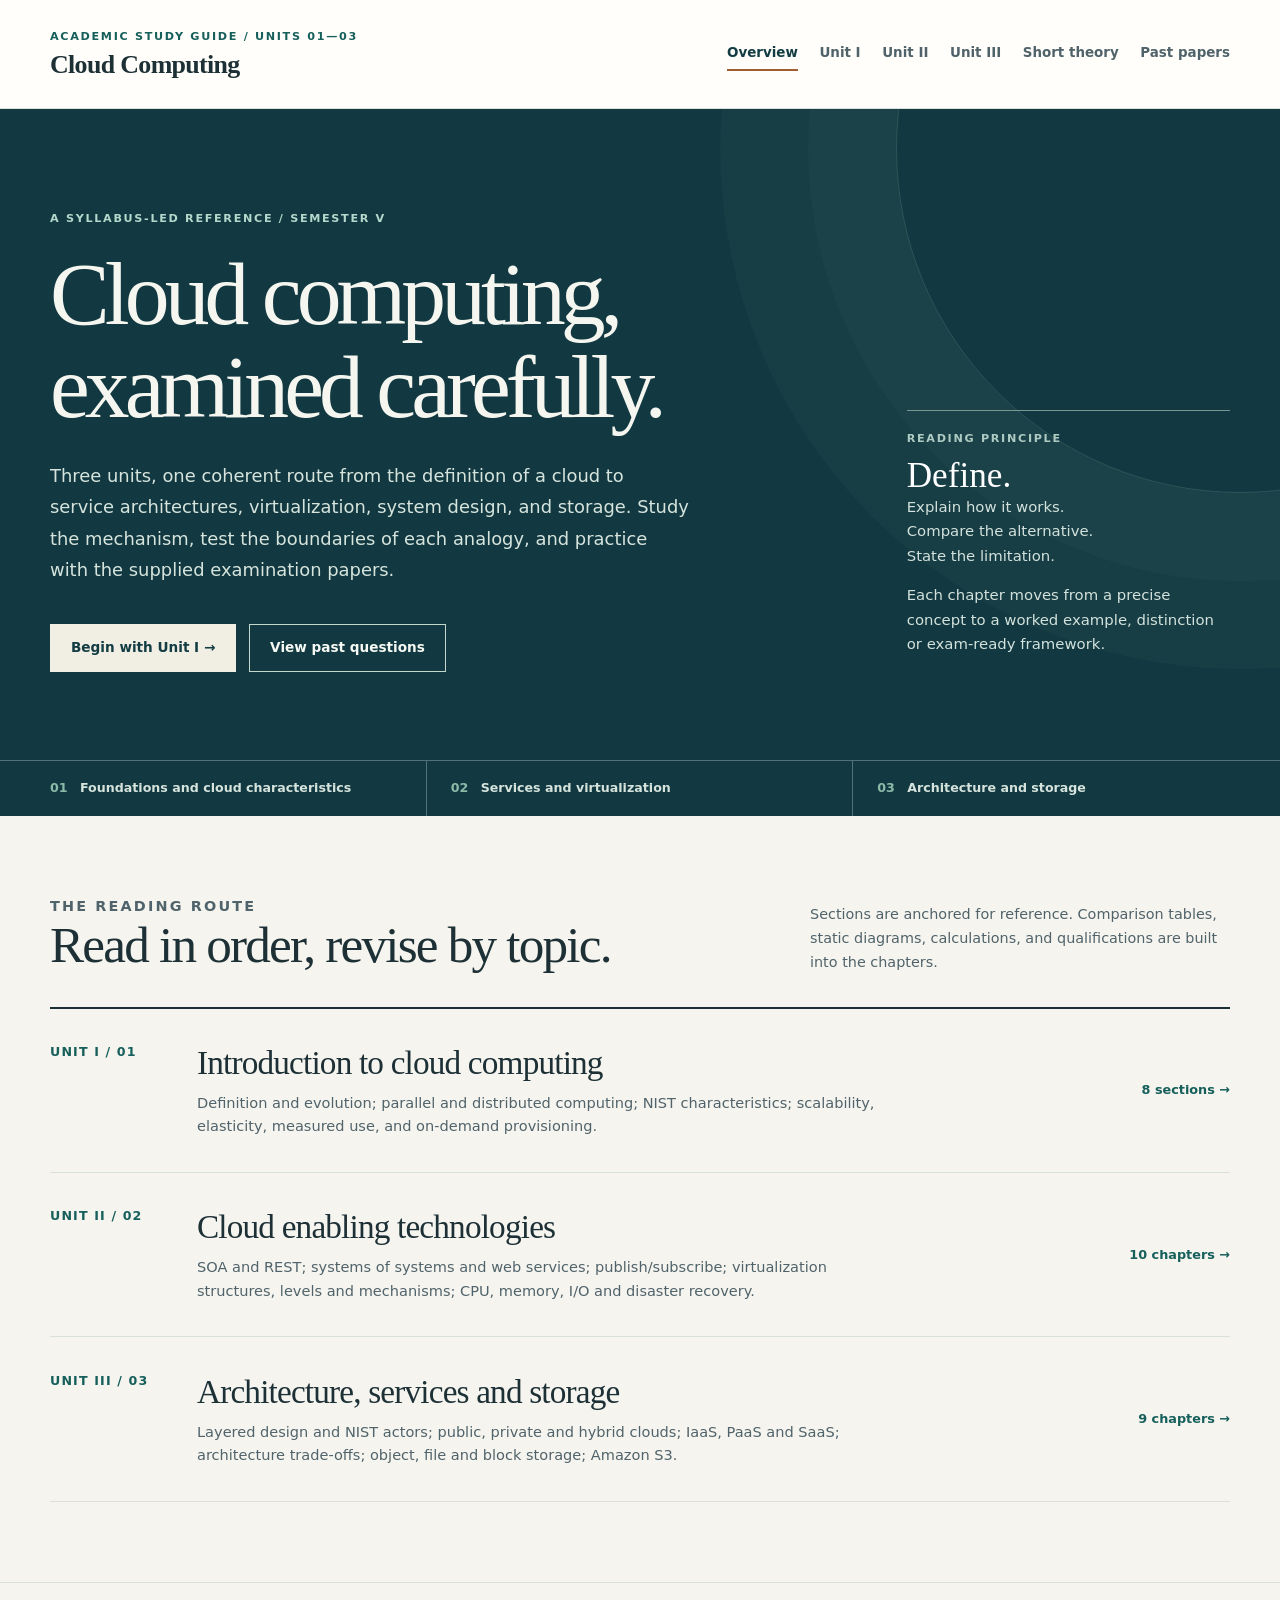
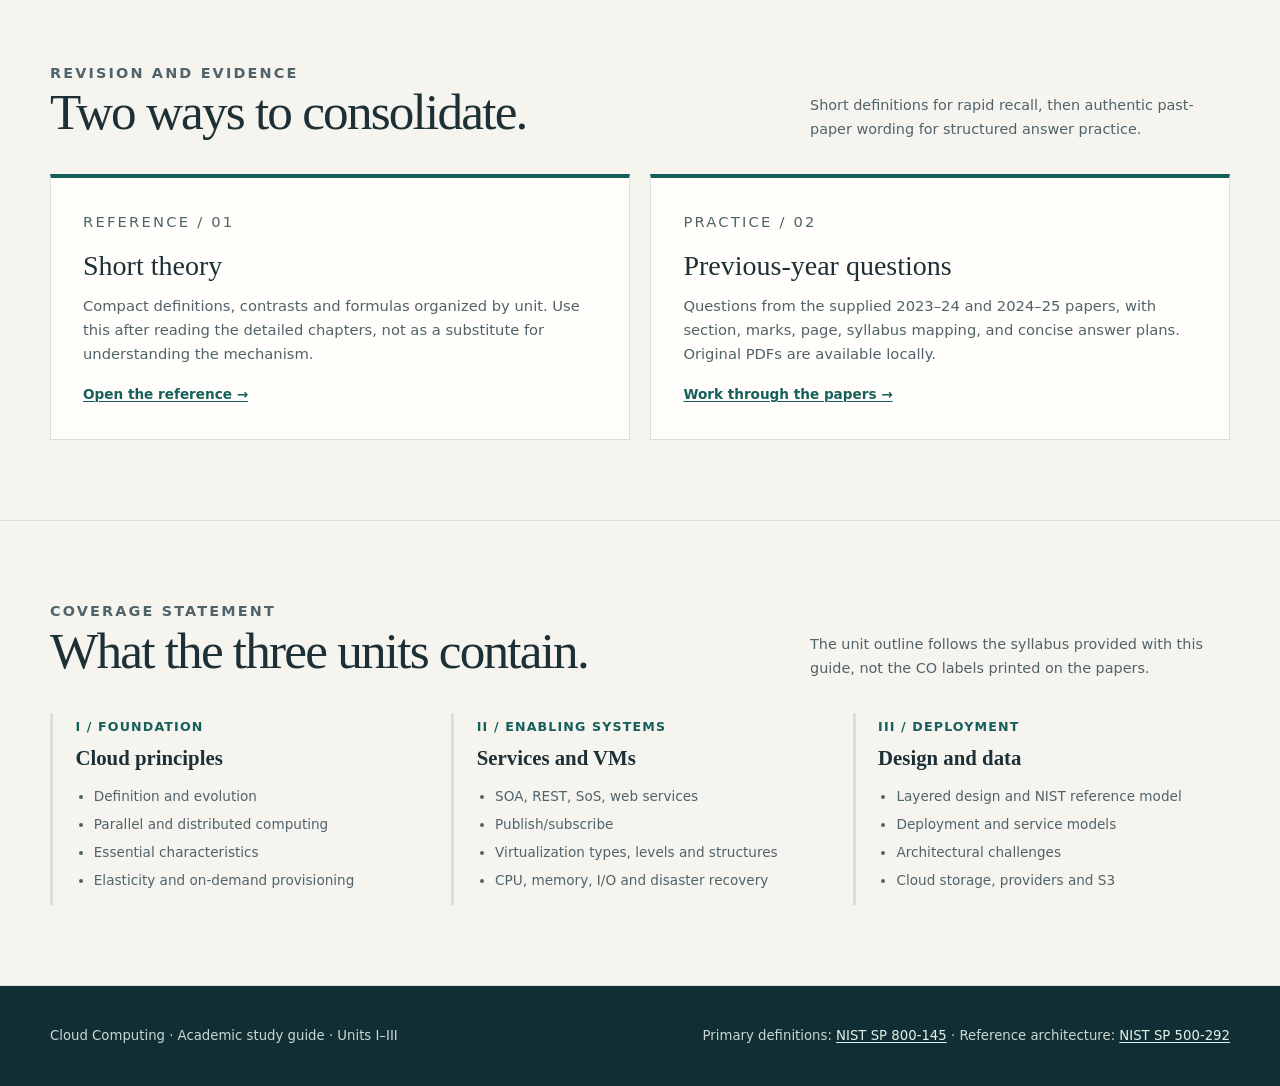
==== index.html @ 46747864 "feat: complete cloud computing academic study guide with units 1-3, solid diagrams, and 47 model PYQ" ====
<!doctype html>
<html lang="en">
<head>
  <meta charset="utf-8">
  <meta name="viewport" content="width=device-width, initial-scale=1">
  <meta name="description" content="A syllabus-led academic guide to Cloud Computing Units I–III, with short theory, worked examples and previous-year questions from 2023–24 and 2024–25.">
  <title>Cloud Computing | Units I–III Academic Study Guide</title>
  <link rel="stylesheet" href="styles.css">
</head>
<body>
  <div class="reading-progress-bar" id="reading-progress" aria-hidden="true"></div>
  <a class="skip-link" href="#content">Skip to content</a>
  <header class="site-header"><div class="container header-inner">
    <a class="brand" href="index.html" aria-label="Cloud Computing study guide overview"><span class="brand-kicker">ACADEMIC STUDY GUIDE / UNITS 01—03</span><span class="brand-name">Cloud Computing</span></a>
    <nav class="site-nav" aria-label="Primary navigation"><a href="index.html" aria-current="page">Overview</a><a href="unit1.html">Unit I</a><a href="unit2.html">Unit II</a><a href="unit3.html">Unit III</a><a href="theory.html">Short theory</a><a href="pyqs.html">Past papers</a></nav>
  </div></header>
  <main id="content">
    <section class="cover" aria-labelledby="cover-title">
      <div class="container cover-grid"><div>
        <p class="eyebrow">A syllabus-led reference / Semester V</p>
        <h1 id="cover-title">Cloud computing, examined carefully.</h1>
        <p class="cover-lead">Three units, one coherent route from the definition of a cloud to service architectures, virtualization, system design, and storage. Study the mechanism, test the boundaries of each analogy, and practice with the supplied examination papers.</p>
        <div class="cover-links"><a class="button button-primary" href="unit1.html">Begin with Unit I →</a><a class="button" href="pyqs.html">View past questions</a></div>
      </div><div class="cover-note"><p class="caps">Reading principle</p><p><strong>Define.</strong><br>Explain how it works.<br>Compare the alternative.<br>State the limitation.</p><p>Each chapter moves from a precise concept to a worked example, distinction or exam-ready framework.</p></div></div>
      <div class="cover-strip"><div><span>01</span> Foundations and cloud characteristics</div><div><span>02</span> Services and virtualization</div><div><span>03</span> Architecture and storage</div></div>
    </section>
    <section class="overview-section" aria-labelledby="route-title"><div class="container">
      <div class="overview-heading"><div><p class="section-label">The reading route</p><h2 id="route-title">Read in order, revise by topic.</h2></div><p>Sections are anchored for reference. Comparison tables, static diagrams, calculations, and qualifications are built into the chapters.</p></div>
      <div class="unit-list">
        <a class="unit-row" href="unit1.html"><span class="unit-number">UNIT I / 01</span><div><h3>Introduction to cloud computing</h3><p>Definition and evolution; parallel and distributed computing; NIST characteristics; scalability, elasticity, measured use, and on-demand provisioning.</p></div><span class="row-end">8 sections →</span></a>
        <a class="unit-row" href="unit2.html"><span class="unit-number">UNIT II / 02</span><div><h3>Cloud enabling technologies</h3><p>SOA and REST; systems of systems and web services; publish/subscribe; virtualization structures, levels and mechanisms; CPU, memory, I/O and disaster recovery.</p></div><span class="row-end">10 chapters →</span></a>
        <a class="unit-row" href="unit3.html"><span class="unit-number">UNIT III / 03</span><div><h3>Architecture, services and storage</h3><p>Layered design and NIST actors; public, private and hybrid clouds; IaaS, PaaS and SaaS; architecture trade-offs; object, file and block storage; Amazon S3.</p></div><span class="row-end">9 chapters →</span></a>
      </div>
    </div></section>
    <section class="overview-section" aria-labelledby="review-title"><div class="container">
      <div class="overview-heading"><div><p class="section-label">Revision and evidence</p><h2 id="review-title">Two ways to consolidate.</h2></div><p>Short definitions for rapid recall, then authentic past-paper wording for structured answer practice.</p></div>
      <div class="study-grid"><article class="study-card"><p class="caps">Reference / 01</p><h3>Short theory</h3><p>Compact definitions, contrasts and formulas organized by unit. Use this after reading the detailed chapters, not as a substitute for understanding the mechanism.</p><a href="theory.html">Open the reference →</a></article><article class="study-card"><p class="caps">Practice / 02</p><h3>Previous-year questions</h3><p>Questions from the supplied 2023–24 and 2024–25 papers, with section, marks, page, syllabus mapping, and concise answer plans. Original PDFs are available locally.</p><a href="pyqs.html">Work through the papers →</a></article></div>
    </div></section>
    <section class="overview-section" aria-labelledby="coverage-title"><div class="container">
      <div class="overview-heading"><div><p class="section-label">Coverage statement</p><h2 id="coverage-title">What the three units contain.</h2></div><p>The unit outline follows the syllabus provided with this guide, not the CO labels printed on the papers.</p></div>
      <div class="syllabus-grid">
        <article><span class="unit-number">I / FOUNDATION</span><h3>Cloud principles</h3><ul><li>Definition and evolution</li><li>Parallel and distributed computing</li><li>Essential characteristics</li><li>Elasticity and on-demand provisioning</li></ul></article>
        <article><span class="unit-number">II / ENABLING SYSTEMS</span><h3>Services and VMs</h3><ul><li>SOA, REST, SoS, web services</li><li>Publish/subscribe</li><li>Virtualization types, levels and structures</li><li>CPU, memory, I/O and disaster recovery</li></ul></article>
        <article><span class="unit-number">III / DEPLOYMENT</span><h3>Design and data</h3><ul><li>Layered design and NIST reference model</li><li>Deployment and service models</li><li>Architectural challenges</li><li>Cloud storage, providers and S3</li></ul></article>
      </div>
    </div></section>
  </main>
  <footer class="site-footer"><div class="container"><p>Cloud Computing · Academic study guide · Units I–III</p><p>Primary definitions: <a href="https://csrc.nist.gov/pubs/sp/800/145/final">NIST SP 800-145</a> · Reference architecture: <a href="https://www.nist.gov/publications/nist-cloud-computing-reference-architecture">NIST SP 500-292</a></p></div></footer>
  <button id="back-to-top" class="back-to-top" aria-label="Back to top" title="Back to top">↑</button>
  <script src="site.js"></script>
</body>
</html>
---- styles.css ----
/* Cloud Computing · academic study guide */
:root {
  color-scheme: light;
  --paper: #f5f4ef;
  --surface: #fffefa;
  --ink: #1d3036;
  --muted: #50636a;
  --teal: #165f5b;
  --deep: #133c43;
  --accent: #a15d32;
  --rule: #d9dfda;
  --pale: #e9f1ee;
  --sand: #f4e9dc;
  --ui: system-ui, -apple-system, BlinkMacSystemFont, "Segoe UI", sans-serif;
  --text: Georgia, "Times New Roman", serif;
}
*, *::before, *::after { box-sizing: border-box; }
html { scroll-behavior: auto; }
body { margin: 0; background: var(--paper); color: var(--ink); font: 16px/1.65 var(--ui); }
a { color: var(--teal); text-underline-offset: .18em; text-decoration-thickness: 1px; }
a:focus-visible, button:focus-visible { outline: 3px solid var(--accent); outline-offset: 4px; }
img, svg { max-width: 100%; }
.container { width: min(100% - 3rem, 1180px); margin-inline: auto; }
.skip-link { position: absolute; z-index: 20; top: -5rem; left: 1rem; padding: .65rem 1rem; background: var(--surface); color: var(--ink); }
.skip-link:focus { top: .7rem; }
.site-header { background: var(--surface); border-bottom: 1px solid var(--rule); }
.header-inner { min-height: 108px; display: flex; flex-wrap: wrap; align-items: center; justify-content: space-between; gap: 1rem 2rem; padding-block: 1.1rem; }
.brand { display: flex; flex-direction: column; text-decoration: none; color: var(--ink); line-height: 1.2; }
.brand-kicker, .eyebrow, .section-label, .sidebar-title, .caps { font: 700 .7rem/1.4 var(--ui); letter-spacing: .15em; text-transform: uppercase; }
.brand-kicker { color: var(--teal); margin-bottom: .4rem; }
.brand-name { font: 600 1.62rem/1.1 var(--text); letter-spacing: -.025em; }
.site-nav { display: flex; flex-wrap: wrap; align-items: center; gap: .4rem 1.35rem; font: 650 .84rem/1.45 var(--ui); }
.site-nav a { text-decoration: none; color: var(--muted); border-bottom: 2px solid transparent; padding: .4rem 0; }
.site-nav a[aria-current="page"] { color: var(--deep); border-bottom-color: var(--accent); }
.page-hero { background: var(--deep); color: #f8f7f1; padding: clamp(3.5rem, 7vw, 6.3rem) 0 clamp(3rem, 5vw, 4.8rem); border-bottom: 6px solid var(--teal); }
.page-hero .container { position: relative; }
.page-hero .eyebrow, .cover .eyebrow { color: #b5d8cc; margin: 0 0 1.25rem; }
h1, h2, h3, h4, p, figure { margin-top: 0; }
h1, h2, h3 { text-wrap: balance; }
.page-hero h1 { max-width: 850px; font: 500 clamp(2.8rem, 6.2vw, 5.1rem)/1.08 var(--text); letter-spacing: -.045em; margin-bottom: 1.4rem; }
.page-hero .lead { max-width: 760px; font: 1.1rem/1.7 var(--ui); color: #dce7e2; margin-bottom: 2.1rem; }
.hero-meta { display: flex; flex-wrap: wrap; gap: .5rem 1.5rem; color: #bcd3ca; font: 650 .77rem/1.5 var(--ui); text-transform: uppercase; letter-spacing: .08em; }
.hero-meta > * + * { border-left: 1px solid #607c7b; padding-left: 1.5rem; }
.reading-layout { display: grid; grid-template-columns: minmax(195px, 248px) minmax(0, 790px); gap: clamp(2rem, 6vw, 6rem); align-items: start; padding-block: 4.5rem 6rem; }
.page-sidebar { position: sticky; top: 1.5rem; max-height: calc(100vh - 3rem); overflow: auto; border-top: 3px solid var(--teal); padding-top: 1.05rem; font: .86rem/1.45 var(--ui); }
.page-sidebar p { margin: 0 0 .9rem; color: var(--muted); font-weight: 750; letter-spacing: .12em; text-transform: uppercase; font-size: .69rem; }
.page-sidebar ol, .page-sidebar ul { list-style: none; padding: 0; margin: 0; }
.page-sidebar li { border-bottom: 1px solid var(--rule); }
.page-sidebar a { display: block; padding: .72rem 0; color: var(--ink); text-decoration: none; }
.page-sidebar .side-note { margin-top: 1.7rem; font-size: .77rem; line-height: 1.55; text-transform: none; letter-spacing: 0; font-weight: 400; }
.prose { min-width: 0; font: 1.075rem/1.83 var(--text); }
.prose .chapter { padding-bottom: 3.2rem; margin-bottom: 3.3rem; border-bottom: 1px solid var(--rule); scroll-margin-top: 2rem; }
.prose .chapter:last-of-type { border-bottom: 0; }
.section-label { color: var(--teal); margin: 0 0 .8rem; }
.prose h2 { font: 500 clamp(2rem, 3.4vw, 2.75rem)/1.17 var(--text); letter-spacing: -.035em; margin-bottom: 1.4rem; }
.prose h3 { font: 600 1.42rem/1.3 var(--text); letter-spacing: -.012em; margin: 2rem 0 .75rem; }
.prose h4 { font: 700 1.05rem/1.45 var(--ui); margin: 1.7rem 0 .5rem; }
.prose p, .prose ul, .prose ol { margin-bottom: 1.2rem; }
.prose li { padding-left: .23rem; margin-bottom: .58rem; }
.prose li::marker { color: var(--teal); font-weight: 700; }
.prose strong { color: #152c31; }
.prose a { font-weight: 550; }
.prose code, .prose var, .formula, .diagram pre, .question-id { font-family: ui-monospace, "SFMono-Regular", Consolas, "Liberation Mono", monospace; }
.prose code { background: #e8eeea; padding: .08em .3em; font-size: .84em; overflow-wrap: anywhere; }
.prose pre { overflow-x: auto; padding: 1.3rem 1.5rem; color: #eaf2ef; background: #163b41; font: .84rem/1.6 ui-monospace, monospace; white-space: pre; }
.prose pre code { background: none; color: inherit; padding: 0; font: inherit; }
.table-wrap { margin: 1.8rem 0 2.1rem; overflow-x: auto; border: 1px solid var(--rule); background: var(--surface); }
table { width: 100%; border-collapse: collapse; font: .91rem/1.55 var(--ui); }
caption { caption-side: top; padding: 1rem 1.2rem; font: 700 .78rem/1.5 var(--ui); letter-spacing: .03em; text-align: left; color: var(--deep); border-bottom: 1px solid var(--rule); }
th, td { padding: .84rem 1rem; vertical-align: top; text-align: left; border-bottom: 1px solid var(--rule); }
tr:last-child > * { border-bottom: 0; }
thead { background: #e7eeea; color: #193c40; }
tbody th { color: var(--deep); font-weight: 700; }
.callout { margin: 1.8rem 0; padding: 1.4rem 1.6rem; background: var(--pale); border-left: 4px solid var(--teal); font: .98rem/1.65 var(--ui); }
.callout h3 { font: 700 .91rem/1.45 var(--ui); margin: 0 0 .45rem; }
.callout p:last-child { margin-bottom: 0; }
.callout-warm { background: var(--sand); border-color: var(--accent); }
.formula { margin: 1.7rem 0; padding: 1.35rem 1.55rem; font-size: .91rem; line-height: 1.7; overflow-x: auto; background: #f0efea; border: 1px solid var(--rule); }
.formula p:last-child { margin-bottom: 0; }
.diagram { background: #eaf0ec; border: 1px solid #ccdbd3; margin: 1.9rem 0 2.1rem; padding: 1.2rem; overflow-x: auto; }
.diagram-title { display: block; font: 700 .72rem/1.5 var(--ui); text-transform: uppercase; letter-spacing: .1em; color: var(--deep); margin-bottom: 1rem; }
.diagram pre { margin: 0; padding: .5rem; color: var(--deep); background: transparent; font: .76rem/1.5 ui-monospace, monospace; }
.flow, .diagram-flow { display: flex; flex-wrap: wrap; align-items: center; gap: .55rem; padding: 0; margin: 0 !important; list-style: none; }
.flow-node { display: inline-flex; align-items: center; min-height: 3.2rem; padding: .65rem .8rem !important; margin: 0 !important; background: var(--surface); border: 1px solid #abc9bb; border-top: 3px solid var(--teal); font: 650 .8rem/1.4 var(--ui); }
.flow-arrow { padding: .25rem; color: var(--teal); font: 700 1.3rem/1 var(--ui); }
.diagram-flow .flow-node { gap: .5rem; }
.next-section { display: flex; align-items: baseline; justify-content: space-between; flex-wrap: wrap; gap: 1rem; margin-top: 2rem; padding: 1.35rem 0; border-top: 3px solid var(--teal); font: 700 1rem/1.4 var(--ui); }
.next-section p, .next-section span { margin: 0; color: var(--muted); font: 700 .72rem/1.4 var(--ui); text-transform: uppercase; letter-spacing: .1em; }
.next-section a { font: 500 1.5rem/1.3 var(--text); text-decoration: none; }
.site-footer { background: #102e34; color: #c9d8d2; padding: 2.5rem 0; font: .83rem/1.5 var(--ui); }
.site-footer .container { display: flex; flex-wrap: wrap; justify-content: space-between; gap: 1rem 2rem; }
.site-footer p { margin: 0; }
.site-footer a { color: #e3f2e9; }
/* Overview */
.cover { position: relative; overflow: hidden; background: #123941; color: #f5f6ef; padding: clamp(4rem, 8vw, 7.5rem) 0 0; }
.cover::after { content: ""; position: absolute; width: 43rem; height: 43rem; border: 1px solid rgba(209,234,221,.15); border-radius: 50%; top: -19rem; right: -19rem; box-shadow: 0 0 0 5.5rem rgba(255,255,255,.025), 0 0 0 11rem rgba(255,255,255,.018); pointer-events: none; }
.cover-grid { display: grid; grid-template-columns: minmax(0, 1.4fr) minmax(245px, .6fr); gap: clamp(2rem, 8vw, 7rem); align-items: end; padding-bottom: 5.5rem; position: relative; z-index: 1; }
.cover h1 { max-width: 850px; font: 500 clamp(3.8rem, 7vw, 6.6rem)/1.04 var(--text); letter-spacing: -.055em; margin: 0 0 1.65rem; }
.cover-lead { max-width: 640px; font: 1.12rem/1.75 var(--ui); color: #d6e4dd; margin-bottom: 2.4rem; }
.cover-links { display: flex; flex-wrap: wrap; gap: .8rem; }
.button { display: inline-flex; align-items: center; min-height: 3rem; padding: .72rem 1.25rem; border: 1px solid #c3d7cc; color: #f6f9f3; text-decoration: none; font: 700 .85rem/1.35 var(--ui); }
.button-primary { background: #f1eee4; border-color: #f1eee4; color: var(--deep); }
.cover-note { border-top: 1px solid #7a9690; padding-top: 1.3rem; color: #d3e2dc; font: .93rem/1.65 var(--ui); }
.cover-note .caps { color: #adcbc2; margin-bottom: .7rem; }
.cover-note strong { color: #fff; font: 500 2.2rem/1 var(--text); }
.cover-strip { position: relative; z-index: 1; border-top: 1px solid #517278; display: grid; grid-template-columns: repeat(3, 1fr); }
.cover-strip div { padding: 1.15rem 1.5rem; border-right: 1px solid #517278; font: 600 .79rem/1.45 var(--ui); color: #d5e3dc; }
.cover-strip div:first-child { padding-left: max(1.5rem, calc((100vw - 1180px) / 2)); }
.cover-strip div:last-child { border: 0; }
.cover-strip span { color: #8cbaa9; margin-right: .5rem; }
.overview-section { padding: 5rem 0; border-bottom: 1px solid var(--rule); }
.overview-heading { display: flex; align-items: end; justify-content: space-between; gap: 1.5rem; margin-bottom: 2rem; }
.overview-heading h2 { font: 500 clamp(2.2rem, 4vw, 3.2rem)/1.15 var(--text); letter-spacing: -.035em; margin: 0; }
.overview-heading p { max-width: 420px; margin: 0; color: var(--muted); font-size: .9rem; }
.unit-list { border-top: 2px solid var(--ink); }
.unit-row { display: grid; grid-template-columns: 115px minmax(0, 1fr) 120px; align-items: center; gap: 2rem; padding: 2.15rem 0; border-bottom: 1px solid var(--rule); color: inherit; text-decoration: none; }
.unit-number { align-self: start; font: 700 .79rem/1.5 var(--ui); color: var(--teal); letter-spacing: .09em; }
.unit-row h3 { font: 500 clamp(1.6rem, 2.6vw, 2.25rem)/1.2 var(--text); letter-spacing: -.025em; margin: 0 0 .5rem; }
.unit-row p { margin: 0; max-width: 690px; font: .91rem/1.6 var(--ui); color: var(--muted); }
.unit-row .row-end { color: var(--teal); justify-self: end; font: 700 .8rem/1.4 var(--ui); white-space: nowrap; }
.study-grid { display: grid; grid-template-columns: repeat(2, minmax(0, 1fr)); gap: 1.3rem; }
.study-card { background: var(--surface); padding: 2rem; border: 1px solid var(--rule); border-top: 4px solid var(--teal); }
.study-card h3 { font: 500 1.75rem/1.2 var(--text); margin: .7rem 0 .7rem; }
.study-card p { font: .92rem/1.65 var(--ui); color: var(--muted); }
.study-card a { font: 700 .85rem/1.4 var(--ui); }
.syllabus-grid { display: grid; grid-template-columns: repeat(3, 1fr); gap: 1.5rem; }
.syllabus-grid article { border-left: 3px solid var(--rule); padding-left: 1.4rem; }
.syllabus-grid h3 { font: 600 1.3rem/1.25 var(--text); margin: .4rem 0 .75rem; }
.syllabus-grid ul { padding-left: 1.15rem; font: .85rem/1.7 var(--ui); color: var(--muted); }
.syllabus-grid li { margin-bottom: .3rem; }
/* Short theory and past papers */
.quick-list { margin: 1.3rem 0 2.5rem; }
.quick-list dt { font: 700 1rem/1.45 var(--ui); color: var(--deep); padding-top: .85rem; border-top: 1px solid var(--rule); }
.quick-list dd { margin: .32rem 0 1.05rem; font: 1.01rem/1.68 var(--text); }
.question-group { margin: 2.2rem 0; }
.question-group h3 { margin-bottom: 1rem; }
.question { background: var(--surface); border: 1px solid var(--rule); border-left: 3px solid var(--teal); padding: 1.2rem 1.35rem; margin: .9rem 0; }
.question-meta { margin: 0 0 .55rem !important; font: 700 .72rem/1.55 var(--ui); letter-spacing: .08em; text-transform: uppercase; color: var(--teal); }
.question blockquote { margin: .15rem 0 .8rem; font: 1.03rem/1.55 var(--text); color: var(--ink); }
.question .answer-key { margin: .7rem 0 0; font: .88rem/1.55 var(--ui); color: var(--muted); }
.scope-tag { display: inline-block; border: 1px solid #b9cabf; padding: .09rem .4rem; font: 700 .69rem/1.45 var(--ui); color: var(--deep); margin-left: .35rem; }
.scope-tag.extra { border-color: #d6baa1; color: #83502b; }
.marks-badge { display: inline-block; background: var(--pale); border: 1px solid #b5cdc2; color: var(--deep); padding: .08rem .45rem; font: 700 .7rem/1.4 var(--ui); border-radius: 2px; margin-left: .4rem; }
.marks-badge.m10 { background: #e2ede8; border-color: var(--teal); color: var(--deep); }
.marks-badge.m7 { background: #fdf3e7; border-color: #e5c19d; color: var(--accent); }
.marks-badge.m2 { background: var(--pale); }

/* In-depth Model Answer Styles */
.answer-toggle { margin-top: .85rem; border-top: 1px dashed var(--rule); padding-top: .6rem; }
.answer-toggle summary { font: 700 .82rem/1.4 var(--ui); color: var(--teal); cursor: pointer; user-select: none; display: inline-flex; align-items: center; gap: .4rem; transition: color .15s ease; }
.answer-toggle summary:hover { color: var(--deep); }
.answer-toggle summary::-webkit-details-marker { display: none; }
.answer-toggle summary::before { content: "▶"; font-size: .65rem; transition: transform .2s ease; display: inline-block; }
.answer-toggle[open] summary::before { transform: rotate(90deg); }
.answer-toggle[open] summary { margin-bottom: .85rem; color: var(--deep); }
.model-answer { background: #fafaf7; border: 1px solid var(--rule); border-left: 3px solid var(--accent); padding: 1.15rem 1.35rem; margin-top: .6rem; font: 1rem/1.7 var(--text); color: var(--ink); }
.model-answer h5 { font: 700 .82rem/1.4 var(--ui); text-transform: uppercase; letter-spacing: .08em; color: var(--deep); margin: .9rem 0 .35rem; }
.model-answer h5:first-child { margin-top: 0; }
.model-answer p { margin-bottom: .75rem; }
.model-answer ul, .model-answer ol { margin: .4rem 0 .8rem; padding-left: 1.25rem; font-size: .95rem; }
.model-answer li { margin-bottom: .35rem; }
.model-answer .exam-tip { background: var(--pale); border-left: 3px solid var(--teal); padding: .6rem .85rem; margin: .8rem 0; font: .88rem/1.55 var(--ui); color: var(--deep); }
.model-answer .exam-tip strong { color: var(--teal); }

/* Filter Bar */
.filter-bar { display: flex; flex-wrap: wrap; gap: .45rem; margin: 1.5rem 0 2rem; padding: .9rem 1.1rem; background: var(--surface); border: 1px solid var(--rule); }
.filter-btn { background: transparent; border: 1px solid var(--rule); color: var(--muted); font: 650 .78rem/1.4 var(--ui); padding: .35rem .75rem; cursor: pointer; transition: all .15s ease; }
.filter-btn:hover { border-color: var(--teal); color: var(--deep); }
.filter-btn.active { background: var(--deep); border-color: var(--deep); color: #fff; }

.paper-summary { display: grid; grid-template-columns: repeat(2, 1fr); gap: 1.2rem; margin: 1.5rem 0 2rem; }
.paper-summary > div { padding: 1.4rem; background: var(--pale); border-top: 3px solid var(--teal); font: .9rem/1.6 var(--ui); }
.paper-summary strong { display: block; margin-bottom: .35rem; }
.paper-summary p { margin: 0 0 .75rem; }
/* Responsive and print */
@media (max-width: 970px) {
  .header-inner { align-items: start; }
  .site-nav { width: 100%; }
  .reading-layout { grid-template-columns: minmax(0, 1fr); gap: 2rem; padding-block: 2.5rem 4rem; }
  .page-sidebar { position: static; max-height: none; padding-bottom: 1rem; }
  .page-sidebar ol { display: grid; grid-template-columns: repeat(2, minmax(0, 1fr)); gap: 0 1.5rem; }
}
@media (max-width: 650px) {
  .container { width: min(100% - 2rem, 1180px); }
  .header-inner { min-height: 0; }
  .site-nav { gap: .2rem .9rem; }
  .site-nav a { font-size: .8rem; }
  .page-hero { padding: 3.1rem 0 2.7rem; }
  .page-hero .lead { font-size: 1rem; }
  .cover { padding-top: 3.2rem; }
  .cover-grid, .study-grid, .syllabus-grid, .paper-summary { grid-template-columns: 1fr; }
  .cover-grid { padding-bottom: 3rem; }
  .cover-strip { grid-template-columns: 1fr; }
  .cover-strip div, .cover-strip div:first-child { padding: .8rem 1rem; border-right: 0; border-bottom: 1px solid #517278; }
  .overview-section { padding: 3rem 0; }
  .overview-heading { align-items: start; flex-direction: column; }
  .unit-row { grid-template-columns: 1fr; gap: .65rem; padding: 1.5rem 0; }
  .unit-row .row-end { justify-self: start; }
  .page-sidebar ol { grid-template-columns: 1fr; }
  .prose { font-size: 1.02rem; }
  .prose .chapter { margin-bottom: 2.4rem; padding-bottom: 2.4rem; }
  .flow, .diagram-flow { align-items: stretch; flex-direction: column; }
  .flow-arrow { transform: rotate(90deg); align-self: center; }
  .diagram-flow .flow-arrow { display: none; }
  .diagram-flow .flow-node:not(:last-child)::after { content: "↓"; display: block; color: var(--teal); padding-left: .4rem; }
  .diagram pre { font-size: .67rem; }
}
@media print {
  :root { --paper: #fff; --surface: #fff; --ink: #111; --muted: #333; --rule: #bbb; --deep: #fff; --teal: #124942; }
  body { background: #fff; color: #111; font-size: 10pt; }
  a { color: #111; }
  .site-header, .site-footer, .page-sidebar, .next-section, .cover-links, .skip-link { display: none; }
  .container { width: 100%; }
  .page-hero, .cover { padding: 0 0 1.3rem; background: #fff; border-bottom: 1px solid #777; color: #111; }
  .page-hero .eyebrow, .page-hero .lead, .hero-meta, .cover .eyebrow, .cover-lead { color: #222; }
  .page-hero h1, .cover h1 { font-size: 30pt; color: #111; }
  .reading-layout { display: block; padding: 1rem 0; }
  .prose { font-size: 11pt; }
  .prose .chapter { break-inside: auto; margin-bottom: 1.3rem; padding-bottom: 1rem; }
  h2, h3, figure, table, .callout, .question { break-inside: avoid; }
  .callout, .diagram, .formula, .question { background: #fff; color: #111; }
  .diagram pre, .prose pre { color: #111; background: #fff; }
  .flow-node { background: #fff; }
  .overview-section { padding: 1.4rem 0; }
  .cover-strip { border-color: #999; }
  .cover-strip div { color: #111; }
  @page { margin: 16mm; }
}

/* ==========================================================================
   Interactive UI Features: Reading Progress Bar & Back to Top Button
   ========================================================================== */
.reading-progress-bar {
  position: fixed;
  top: 0;
  left: 0;
  height: 4px;
  width: 0%;
  background: linear-gradient(90deg, var(--teal), var(--accent));
  z-index: 9999;
  transition: width 0.1s ease-out;
}

.back-to-top {
  position: fixed;
  bottom: 2rem;
  right: 2rem;
  width: 44px;
  height: 44px;
  border-radius: 50%;
  background: var(--deep);
  color: #fff;
  border: 2px solid #bcd3ca;
  font: 700 1.25rem/1 var(--ui);
  display: flex;
  align-items: center;
  justify-content: center;
  cursor: pointer;
  z-index: 900;
  opacity: 0;
  visibility: hidden;
  transform: translateY(12px);
  transition: all 0.25s cubic-bezier(0.16, 1, 0.3, 1);
  box-shadow: 0 4px 14px rgba(19, 60, 67, 0.25);
}

.back-to-top.visible {
  opacity: 1;
  visibility: visible;
  transform: translateY(0);
}

.back-to-top:hover {
  background: var(--teal);
  border-color: #fff;
  transform: translateY(-3px);
  box-shadow: 0 6px 18px rgba(19, 60, 67, 0.35);
}

/* ==========================================================================
   Solid, Colorful Modern Diagram Components
   ========================================================================== */
.solid-diagram {
  background: #fbfbf9;
  border: 1px solid #d2ded8;
  border-radius: 6px;
  margin: 2.2rem 0;
  padding: 1.5rem 1.6rem;
  box-shadow: 0 2px 10px rgba(19, 60, 67, 0.05);
}

.solid-diagram-title {
  display: flex;
  align-items: center;
  justify-content: space-between;
  gap: 1rem;
  font: 700 0.82rem/1.4 var(--ui);
  text-transform: uppercase;
  letter-spacing: 0.08em;
  color: var(--deep);
  margin-bottom: 1.3rem;
  padding-bottom: 0.65rem;
  border-bottom: 2px solid #e1ebe6;
}

.solid-diagram-title span.badge {
  background: var(--pale);
  color: var(--teal);
  padding: 0.2rem 0.55rem;
  border-radius: 3px;
  font-size: 0.72rem;
  border: 1px solid #b5cdc2;
}

/* Flow Grids */
.solid-flow {
  display: grid;
  grid-template-columns: repeat(auto-fit, minmax(170px, 1fr));
  gap: 1rem;
  align-items: stretch;
}

.solid-node {
  background: var(--surface);
  border: 1px solid #c7d8d0;
  border-top: 4px solid var(--teal);
  border-radius: 4px;
  padding: 1rem 1.1rem;
  position: relative;
  display: flex;
  flex-direction: column;
  justify-content: flex-start;
  transition: transform 0.15s ease, box-shadow 0.15s ease;
}

.solid-node:hover {
  transform: translateY(-2px);
  box-shadow: 0 4px 12px rgba(19, 60, 67, 0.08);
}

.solid-node .node-step {
  font: 700 0.68rem/1.2 var(--ui);
  color: var(--teal);
  letter-spacing: 0.08em;
  text-transform: uppercase;
  margin-bottom: 0.35rem;
}

.solid-node .node-title {
  font: 700 0.96rem/1.3 var(--ui);
  color: var(--deep);
  margin-bottom: 0.4rem;
}

.solid-node .node-desc {
  font: 0.84rem/1.5 var(--ui);
  color: var(--muted);
  margin: 0;
}

/* Node Color Variants */
.solid-node.accent { border-top-color: var(--accent); }
.solid-node.accent .node-step { color: var(--accent); }
.solid-node.blue { border-top-color: #2b6cb0; }
.solid-node.blue .node-step { color: #2b6cb0; }
.solid-node.purple { border-top-color: #6b46c1; }
.solid-node.purple .node-step { color: #6b46c1; }
.solid-node.green { border-top-color: #276749; }
.solid-node.green .node-step { color: #276749; }

/* Layered Cloud Stack Diagram */
.layered-cloud-box {
  display: grid;
  grid-template-columns: minmax(0, 1fr) 260px;
  gap: 1.2rem;
  margin-top: 1rem;
}

.layers-container {
  display: flex;
  flex-direction: column;
  gap: 0.55rem;
}

.cloud-layer {
  display: flex;
  align-items: center;
  gap: 1.2rem;
  padding: 0.9rem 1.2rem;
  border-radius: 4px;
  border: 1px solid transparent;
  color: #fff;
  transition: transform 0.15s ease;
}

.cloud-layer:hover { transform: scale(1.01); }

.layer-5 { background: linear-gradient(90deg, #1b3842, #264e5b); border-color: #152d35; }
.layer-4 { background: linear-gradient(90deg, #1f5059, #2b6a75); border-color: #173f46; }
.layer-3 { background: linear-gradient(90deg, #236870, #318792); border-color: #1a4d53; }
.layer-2 { background: linear-gradient(90deg, #2a818c, #3aa4b2); border-color: #21666e; }
.layer-1 { background: linear-gradient(90deg, #359ca9, #4ac3d4); border-color: #2b7f8a; color: #0f2d33; }

.layer-num {
  font: 800 1.25rem/1 var(--ui);
  opacity: 0.85;
  min-width: 32px;
}

.layer-info strong {
  display: block;
  font: 700 0.95rem/1.3 var(--ui);
  margin-bottom: 0.15rem;
}

.layer-info span {
  font: 0.82rem/1.4 var(--ui);
  opacity: 0.9;
}

.cross-cutting-sidebar {
  background: #fdf5ec;
  border: 2px dashed #d6baa1;
  border-radius: 4px;
  padding: 1.1rem 1.2rem;
  display: flex;
  flex-direction: column;
  justify-content: center;
}

.cross-cutting-sidebar h4 {
  font: 700 0.82rem/1.3 var(--ui);
  text-transform: uppercase;
  letter-spacing: 0.08em;
  color: var(--accent);
  margin: 0 0 0.6rem;
}

.cross-cutting-sidebar ul {
  list-style: none;
  padding: 0;
  margin: 0;
  font: 0.84rem/1.6 var(--ui);
  color: #63432b;
}

.cross-cutting-sidebar li {
  margin-bottom: 0.45rem;
  padding-left: 1.1rem;
  position: relative;
}

.cross-cutting-sidebar li::before {
  content: "✔";
  position: absolute;
  left: 0;
  color: var(--accent);
  font-weight: bold;
}

/* 2x2 Matrix (Flynn's Taxonomy) */
.matrix-2x2 {
  display: grid;
  grid-template-columns: 1fr 1fr;
  gap: 1rem;
}

.matrix-quadrant {
  background: var(--surface);
  border: 1px solid #c7d8d0;
  border-radius: 4px;
  padding: 1.1rem 1.25rem;
  position: relative;
}

.matrix-quadrant.sisd { border-left: 5px solid #718096; }
.matrix-quadrant.simd { border-left: 5px solid #2b6cb0; }
.matrix-quadrant.misd { border-left: 5px solid #d69e2e; }
.matrix-quadrant.mimd { border-left: 5px solid #276749; }

.matrix-tag {
  display: inline-block;
  padding: 0.15rem 0.5rem;
  border-radius: 3px;
  font: 700 0.72rem/1.3 var(--ui);
  margin-bottom: 0.5rem;
}

.sisd .matrix-tag { background: #edf2f7; color: #4a5568; }
.simd .matrix-tag { background: #ebf8ff; color: #2b6cb0; }
.misd .matrix-tag { background: #fefcbf; color: #b7791f; }
.mimd .matrix-tag { background: #f0fff4; color: #276749; }

.matrix-quadrant h4 {
  font: 700 1.05rem/1.3 var(--ui);
  margin: 0 0 0.4rem;
  color: var(--deep);
}

.matrix-quadrant p {
  font: 0.85rem/1.55 var(--ui);
  color: var(--muted);
  margin-bottom: 0.5rem;
}

.matrix-quadrant .app-example {
  background: #f6f9f7;
  padding: 0.5rem 0.7rem;
  border-radius: 3px;
  font: 0.82rem/1.45 var(--ui);
  color: var(--deep);
}

/* CAP Theorem 3-Pillar Triangle */
.cap-pillars {
  display: grid;
  grid-template-columns: repeat(3, 1fr);
  gap: 1rem;
}

.cap-pillar {
  background: var(--surface);
  border: 1px solid #c7d8d0;
  border-radius: 4px;
  padding: 1.2rem;
  text-align: center;
}

.cap-pillar.c { border-top: 5px solid #3182ce; }
.cap-pillar.a { border-top: 5px solid #38a169; }
.cap-pillar.p { border-top: 5px solid #e53e3e; }

.cap-letter {
  font: 900 2.2rem/1 var(--ui);
  margin-bottom: 0.25rem;
}

.cap-pillar.c .cap-letter { color: #3182ce; }
.cap-pillar.a .cap-letter { color: #38a169; }
.cap-pillar.p .cap-letter { color: #e53e3e; }

.cap-name {
  font: 700 0.95rem/1.3 var(--ui);
  color: var(--deep);
  margin-bottom: 0.45rem;
}

.cap-desc {
  font: 0.84rem/1.5 var(--ui);
  color: var(--muted);
  text-align: left;
}

/* Architecture Stacks (Hypervisor / Pizza-as-a-Service) */
.stack-comparison {
  display: grid;
  grid-template-columns: repeat(auto-fit, minmax(220px, 1fr));
  gap: 1.2rem;
}

.stack-column {
  background: var(--surface);
  border: 1px solid #c7d8d0;
  border-radius: 6px;
  overflow: hidden;
}

.stack-header {
  padding: 0.85rem 1rem;
  font: 700 0.92rem/1.3 var(--ui);
  text-align: center;
  color: #fff;
}

.stack-header.type1 { background: #133c43; }
.stack-header.type2 { background: #2c5282; }
.stack-header.onprem { background: #4a5568; }
.stack-header.iaas { background: #2b6cb0; }
.stack-header.paas { background: #2c7a7b; }
.stack-header.saas { background: #7b341e; }

.stack-layers {
  padding: 0.75rem;
  display: flex;
  flex-direction: column;
  gap: 0.35rem;
}

.stack-layer-item {
  padding: 0.55rem 0.75rem;
  border-radius: 3px;
  font: 650 0.8rem/1.3 var(--ui);
  text-align: center;
  display: flex;
  align-items: center;
  justify-content: space-between;
}

.layer-you { background: #feebc8; color: #7b341e; border: 1px solid #fbd38d; }
.layer-cloud { background: #c6f6d5; color: #22543d; border: 1px solid #9ae6b4; }
.layer-neutral { background: #edf2f7; color: #2d3748; border: 1px solid #e2e8f0; }

/* Timeline Bar (RPO / RTO / Live Migration) */
.timeline-block {
  margin: 1.5rem 0 0.5rem;
}

.timeline-line {
  display: flex;
  align-items: center;
  justify-content: space-between;
  position: relative;
  margin: 1rem 0;
  padding: 0.5rem 0;
}

.timeline-line::before {
  content: "";
  position: absolute;
  top: 50%;
  left: 0;
  right: 0;
  height: 4px;
  background: linear-gradient(90deg, #3182ce, #e53e3e, #38a169);
  z-index: 1;
}

.timeline-point {
  position: relative;
  z-index: 2;
  background: var(--surface);
  border: 2px solid var(--deep);
  border-radius: 4px;
  padding: 0.45rem 0.8rem;
  font: 700 0.78rem/1.2 var(--ui);
  color: var(--deep);
  box-shadow: 0 2px 6px rgba(0,0,0,0.1);
  text-align: center;
}

.timeline-point.disaster {
  border-color: #e53e3e;
  background: #fff5f5;
  color: #c53030;
}

.timeline-spans {
  display: grid;
  grid-template-columns: 1fr 1fr;
  gap: 1.5rem;
  margin-top: 0.8rem;
}

.timeline-span-card {
  padding: 0.8rem 1rem;
  border-radius: 4px;
  font: 0.85rem/1.5 var(--ui);
}

.span-rpo { background: #ebf8ff; border-left: 4px solid #3182ce; color: #2c5282; }
.span-rto { background: #f0fff4; border-left: 4px solid #38a169; color: #22543d; }

/* Mobile responsiveness for diagrams */
@media (max-width: 768px) {
  .layered-cloud-box, .matrix-2x2, .cap-pillars, .timeline-spans {
    grid-template-columns: 1fr;
  }
  .stack-comparison {
    grid-template-columns: 1fr;
  }
}
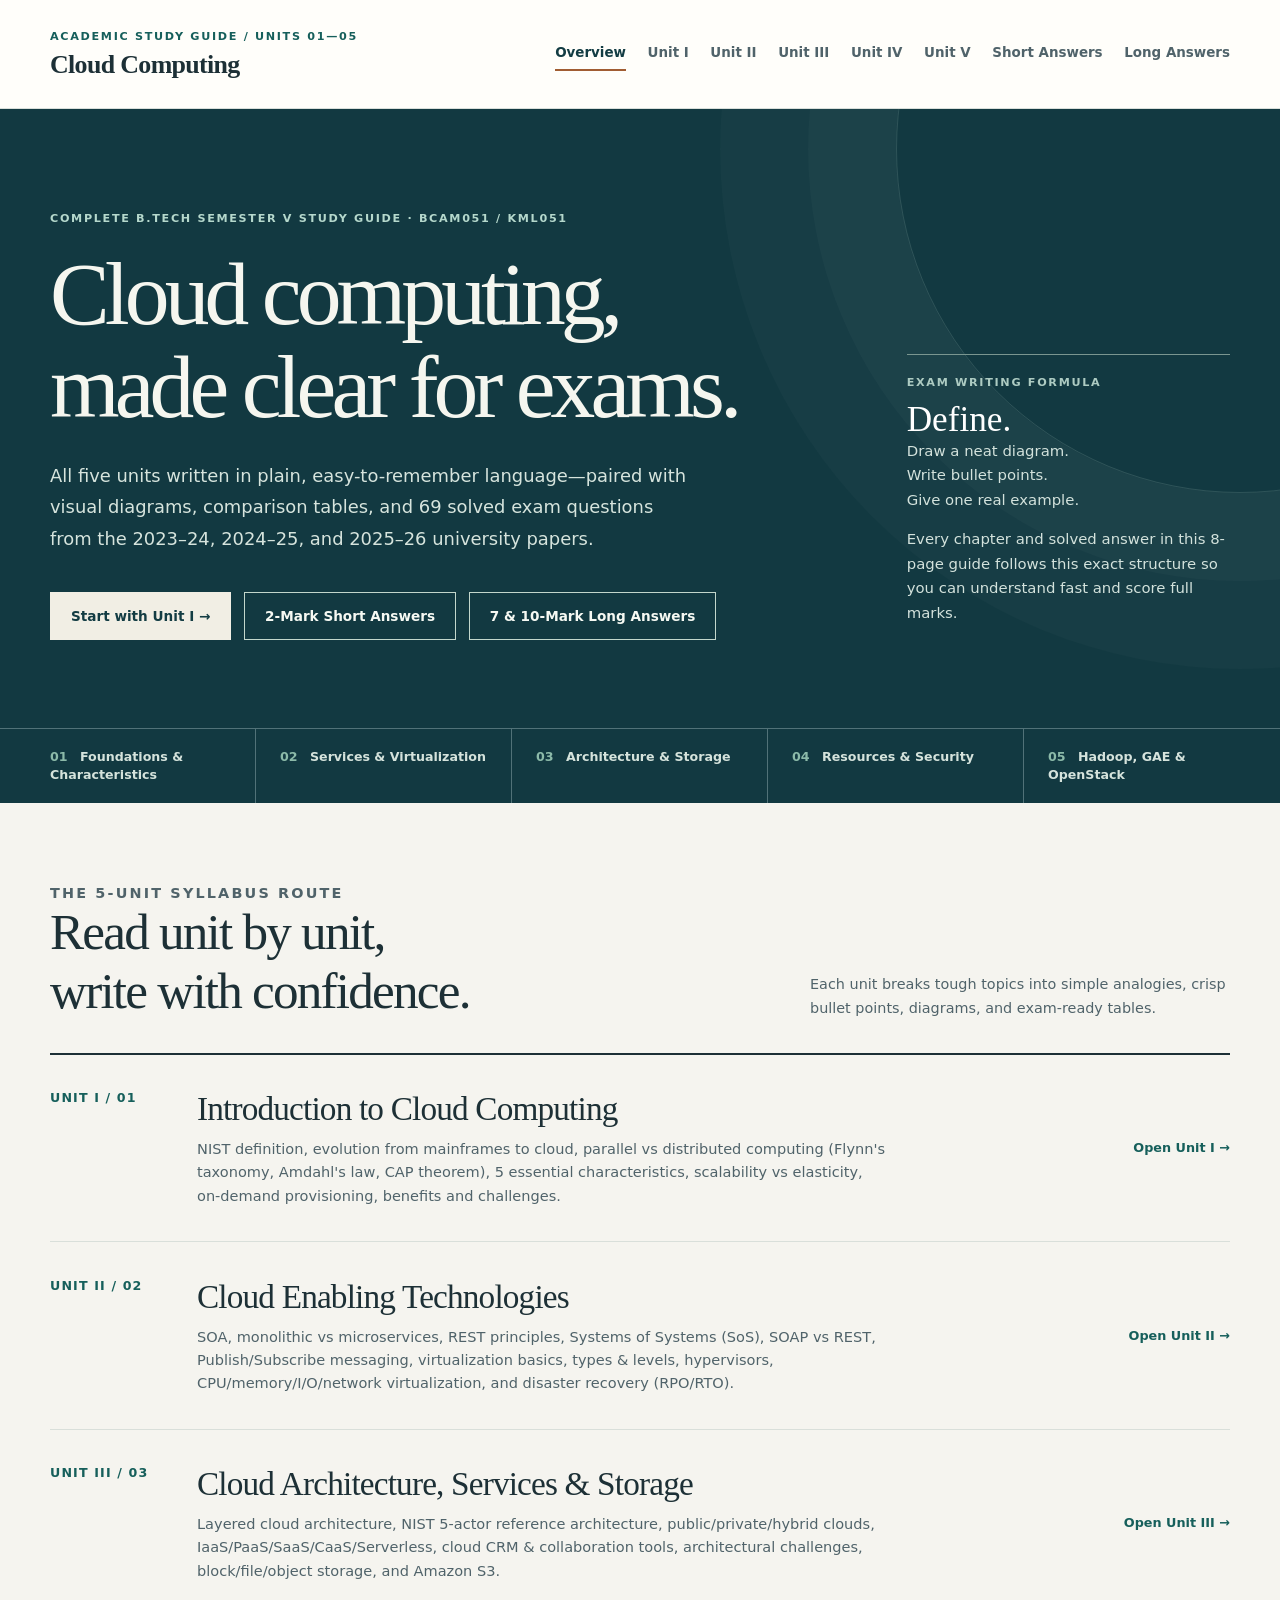
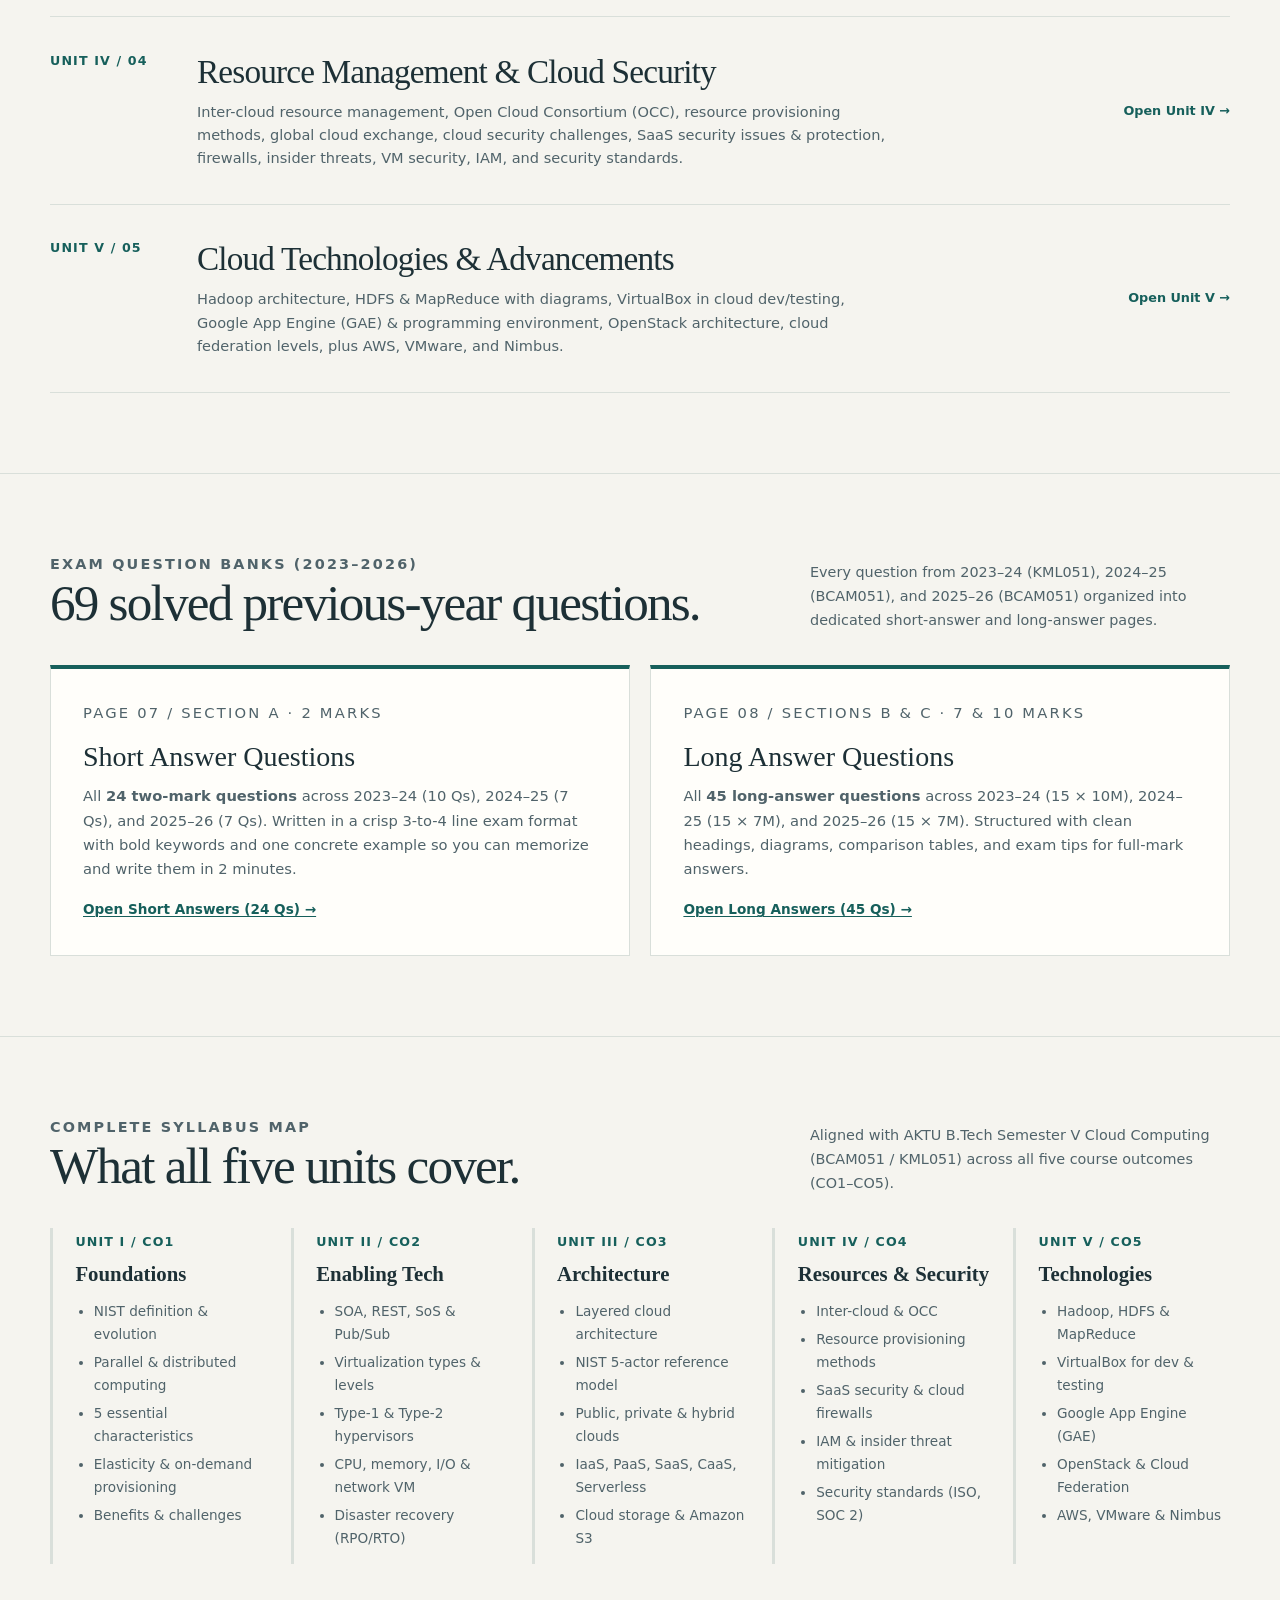
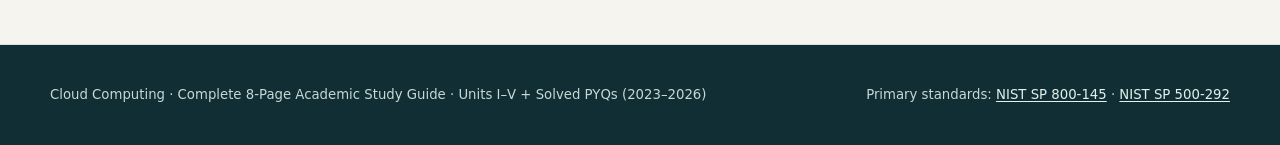
==== commit 08337869: "feat: expand to 8-page study guide (Units 1-5, short & long answers, SVG diagrams)" ====
--- a/index.html
+++ b/index.html
@@ -3,49 +3,230 @@
 <head>
   <meta charset="utf-8">
   <meta name="viewport" content="width=device-width, initial-scale=1">
-  <meta name="description" content="A syllabus-led academic guide to Cloud Computing Units I–III, with short theory, worked examples and previous-year questions from 2023–24 and 2024–25.">
-  <title>Cloud Computing | Units I–III Academic Study Guide</title>
+  <meta name="description" content="Complete Cloud Computing academic study guide covering all 5 units (Units I–V), plus 24 solved 2-mark short answers and 45 solved 7/10-mark long answers from 2023–24, 2024–25, and 2025–26 exams.">
+  <title>Cloud Computing | Complete 5-Unit Exam Study Guide</title>
   <link rel="stylesheet" href="styles.css">
 </head>
 <body>
   <div class="reading-progress-bar" id="reading-progress" aria-hidden="true"></div>
   <a class="skip-link" href="#content">Skip to content</a>
-  <header class="site-header"><div class="container header-inner">
-    <a class="brand" href="index.html" aria-label="Cloud Computing study guide overview"><span class="brand-kicker">ACADEMIC STUDY GUIDE / UNITS 01—03</span><span class="brand-name">Cloud Computing</span></a>
-    <nav class="site-nav" aria-label="Primary navigation"><a href="index.html" aria-current="page">Overview</a><a href="unit1.html">Unit I</a><a href="unit2.html">Unit II</a><a href="unit3.html">Unit III</a><a href="theory.html">Short theory</a><a href="pyqs.html">Past papers</a></nav>
-  </div></header>
+
+  <header class="site-header">
+    <div class="container header-inner">
+      <a class="brand" href="index.html" aria-label="Cloud Computing study guide overview">
+        <span class="brand-kicker">ACADEMIC STUDY GUIDE / UNITS 01—05</span>
+        <span class="brand-name">Cloud Computing</span>
+      </a>
+      <nav class="site-nav" aria-label="Primary navigation">
+        <a href="index.html" aria-current="page">Overview</a>
+        <a href="unit1.html">Unit I</a>
+        <a href="unit2.html">Unit II</a>
+        <a href="unit3.html">Unit III</a>
+        <a href="unit4.html">Unit IV</a>
+        <a href="unit5.html">Unit V</a>
+        <a href="short-answers.html">Short Answers</a>
+        <a href="long-answers.html">Long Answers</a>
+      </nav>
+    </div>
+  </header>
+
   <main id="content">
     <section class="cover" aria-labelledby="cover-title">
-      <div class="container cover-grid"><div>
-        <p class="eyebrow">A syllabus-led reference / Semester V</p>
-        <h1 id="cover-title">Cloud computing, examined carefully.</h1>
-        <p class="cover-lead">Three units, one coherent route from the definition of a cloud to service architectures, virtualization, system design, and storage. Study the mechanism, test the boundaries of each analogy, and practice with the supplied examination papers.</p>
-        <div class="cover-links"><a class="button button-primary" href="unit1.html">Begin with Unit I →</a><a class="button" href="pyqs.html">View past questions</a></div>
-      </div><div class="cover-note"><p class="caps">Reading principle</p><p><strong>Define.</strong><br>Explain how it works.<br>Compare the alternative.<br>State the limitation.</p><p>Each chapter moves from a precise concept to a worked example, distinction or exam-ready framework.</p></div></div>
-      <div class="cover-strip"><div><span>01</span> Foundations and cloud characteristics</div><div><span>02</span> Services and virtualization</div><div><span>03</span> Architecture and storage</div></div>
-    </section>
-    <section class="overview-section" aria-labelledby="route-title"><div class="container">
-      <div class="overview-heading"><div><p class="section-label">The reading route</p><h2 id="route-title">Read in order, revise by topic.</h2></div><p>Sections are anchored for reference. Comparison tables, static diagrams, calculations, and qualifications are built into the chapters.</p></div>
-      <div class="unit-list">
-        <a class="unit-row" href="unit1.html"><span class="unit-number">UNIT I / 01</span><div><h3>Introduction to cloud computing</h3><p>Definition and evolution; parallel and distributed computing; NIST characteristics; scalability, elasticity, measured use, and on-demand provisioning.</p></div><span class="row-end">8 sections →</span></a>
-        <a class="unit-row" href="unit2.html"><span class="unit-number">UNIT II / 02</span><div><h3>Cloud enabling technologies</h3><p>SOA and REST; systems of systems and web services; publish/subscribe; virtualization structures, levels and mechanisms; CPU, memory, I/O and disaster recovery.</p></div><span class="row-end">10 chapters →</span></a>
-        <a class="unit-row" href="unit3.html"><span class="unit-number">UNIT III / 03</span><div><h3>Architecture, services and storage</h3><p>Layered design and NIST actors; public, private and hybrid clouds; IaaS, PaaS and SaaS; architecture trade-offs; object, file and block storage; Amazon S3.</p></div><span class="row-end">9 chapters →</span></a>
-      </div>
-    </div></section>
-    <section class="overview-section" aria-labelledby="review-title"><div class="container">
-      <div class="overview-heading"><div><p class="section-label">Revision and evidence</p><h2 id="review-title">Two ways to consolidate.</h2></div><p>Short definitions for rapid recall, then authentic past-paper wording for structured answer practice.</p></div>
-      <div class="study-grid"><article class="study-card"><p class="caps">Reference / 01</p><h3>Short theory</h3><p>Compact definitions, contrasts and formulas organized by unit. Use this after reading the detailed chapters, not as a substitute for understanding the mechanism.</p><a href="theory.html">Open the reference →</a></article><article class="study-card"><p class="caps">Practice / 02</p><h3>Previous-year questions</h3><p>Questions from the supplied 2023–24 and 2024–25 papers, with section, marks, page, syllabus mapping, and concise answer plans. Original PDFs are available locally.</p><a href="pyqs.html">Work through the papers →</a></article></div>
-    </div></section>
-    <section class="overview-section" aria-labelledby="coverage-title"><div class="container">
-      <div class="overview-heading"><div><p class="section-label">Coverage statement</p><h2 id="coverage-title">What the three units contain.</h2></div><p>The unit outline follows the syllabus provided with this guide, not the CO labels printed on the papers.</p></div>
-      <div class="syllabus-grid">
-        <article><span class="unit-number">I / FOUNDATION</span><h3>Cloud principles</h3><ul><li>Definition and evolution</li><li>Parallel and distributed computing</li><li>Essential characteristics</li><li>Elasticity and on-demand provisioning</li></ul></article>
-        <article><span class="unit-number">II / ENABLING SYSTEMS</span><h3>Services and VMs</h3><ul><li>SOA, REST, SoS, web services</li><li>Publish/subscribe</li><li>Virtualization types, levels and structures</li><li>CPU, memory, I/O and disaster recovery</li></ul></article>
-        <article><span class="unit-number">III / DEPLOYMENT</span><h3>Design and data</h3><ul><li>Layered design and NIST reference model</li><li>Deployment and service models</li><li>Architectural challenges</li><li>Cloud storage, providers and S3</li></ul></article>
-      </div>
-    </div></section>
+      <div class="container cover-grid">
+        <div>
+          <p class="eyebrow">Complete B.Tech Semester V Study Guide · BCAM051 / KML051</p>
+          <h1 id="cover-title">Cloud computing, made clear for exams.</h1>
+          <p class="cover-lead">All five units written in plain, easy-to-remember language—paired with visual diagrams, comparison tables, and 69 solved exam questions from the 2023–24, 2024–25, and 2025–26 university papers.</p>
+          <div class="cover-links">
+            <a class="button button-primary" href="unit1.html">Start with Unit I →</a>
+            <a class="button" href="short-answers.html">2-Mark Short Answers</a>
+            <a class="button" href="long-answers.html">7 &amp; 10-Mark Long Answers</a>
+          </div>
+        </div>
+        <div class="cover-note">
+          <p class="caps">Exam writing formula</p>
+          <p><strong>Define.</strong><br>Draw a neat diagram.<br>Write bullet points.<br>Give one real example.</p>
+          <p>Every chapter and solved answer in this 8-page guide follows this exact structure so you can understand fast and score full marks.</p>
+        </div>
+      </div>
+      <div class="cover-strip">
+        <div><span>01</span> Foundations &amp; Characteristics</div>
+        <div><span>02</span> Services &amp; Virtualization</div>
+        <div><span>03</span> Architecture &amp; Storage</div>
+        <div><span>04</span> Resources &amp; Security</div>
+        <div><span>05</span> Hadoop, GAE &amp; OpenStack</div>
+      </div>
+    </section>
+
+    <section class="overview-section" aria-labelledby="route-title">
+      <div class="container">
+        <div class="overview-heading">
+          <div>
+            <p class="section-label">The 5-unit syllabus route</p>
+            <h2 id="route-title">Read unit by unit, write with confidence.</h2>
+          </div>
+          <p>Each unit breaks tough topics into simple analogies, crisp bullet points, diagrams, and exam-ready tables.</p>
+        </div>
+
+        <div class="unit-list">
+          <a class="unit-row" href="unit1.html">
+            <span class="unit-number">UNIT I / 01</span>
+            <div>
+              <h3>Introduction to Cloud Computing</h3>
+              <p>NIST definition, evolution from mainframes to cloud, parallel vs distributed computing (Flynn's taxonomy, Amdahl's law, CAP theorem), 5 essential characteristics, scalability vs elasticity, on-demand provisioning, benefits and challenges.</p>
+            </div>
+            <span class="row-end">Open Unit I →</span>
+          </a>
+
+          <a class="unit-row" href="unit2.html">
+            <span class="unit-number">UNIT II / 02</span>
+            <div>
+              <h3>Cloud Enabling Technologies</h3>
+              <p>SOA, monolithic vs microservices, REST principles, Systems of Systems (SoS), SOAP vs REST, Publish/Subscribe messaging, virtualization basics, types &amp; levels, hypervisors, CPU/memory/I/O/network virtualization, and disaster recovery (RPO/RTO).</p>
+            </div>
+            <span class="row-end">Open Unit II →</span>
+          </a>
+
+          <a class="unit-row" href="unit3.html">
+            <span class="unit-number">UNIT III / 03</span>
+            <div>
+              <h3>Cloud Architecture, Services &amp; Storage</h3>
+              <p>Layered cloud architecture, NIST 5-actor reference architecture, public/private/hybrid clouds, IaaS/PaaS/SaaS/CaaS/Serverless, cloud CRM &amp; collaboration tools, architectural challenges, block/file/object storage, and Amazon S3.</p>
+            </div>
+            <span class="row-end">Open Unit III →</span>
+          </a>
+
+          <a class="unit-row" href="unit4.html">
+            <span class="unit-number">UNIT IV / 04</span>
+            <div>
+              <h3>Resource Management &amp; Cloud Security</h3>
+              <p>Inter-cloud resource management, Open Cloud Consortium (OCC), resource provisioning methods, global cloud exchange, cloud security challenges, SaaS security issues &amp; protection, firewalls, insider threats, VM security, IAM, and security standards.</p>
+            </div>
+            <span class="row-end">Open Unit IV →</span>
+          </a>
+
+          <a class="unit-row" href="unit5.html">
+            <span class="unit-number">UNIT V / 05</span>
+            <div>
+              <h3>Cloud Technologies &amp; Advancements</h3>
+              <p>Hadoop architecture, HDFS &amp; MapReduce with diagrams, VirtualBox in cloud dev/testing, Google App Engine (GAE) &amp; programming environment, OpenStack architecture, cloud federation levels, plus AWS, VMware, and Nimbus.</p>
+            </div>
+            <span class="row-end">Open Unit V →</span>
+          </a>
+        </div>
+      </div>
+    </section>
+
+    <section class="overview-section" aria-labelledby="review-title">
+      <div class="container">
+        <div class="overview-heading">
+          <div>
+            <p class="section-label">Exam question banks (2023–2026)</p>
+            <h2 id="review-title">69 solved previous-year questions.</h2>
+          </div>
+          <p>Every question from 2023–24 (KML051), 2024–25 (BCAM051), and 2025–26 (BCAM051) organized into dedicated short-answer and long-answer pages.</p>
+        </div>
+
+        <div class="study-grid">
+          <article class="study-card">
+            <p class="caps">Page 07 / Section A · 2 Marks</p>
+            <h3>Short Answer Questions</h3>
+            <p>All <strong>24 two-mark questions</strong> across 2023–24 (10 Qs), 2024–25 (7 Qs), and 2025–26 (7 Qs). Written in a crisp 3-to-4 line exam format with bold keywords and one concrete example so you can memorize and write them in 2 minutes.</p>
+            <a href="short-answers.html">Open Short Answers (24 Qs) →</a>
+          </article>
+
+          <article class="study-card">
+            <p class="caps">Page 08 / Sections B &amp; C · 7 &amp; 10 Marks</p>
+            <h3>Long Answer Questions</h3>
+            <p>All <strong>45 long-answer questions</strong> across 2023–24 (15 × 10M), 2024–25 (15 × 7M), and 2025–26 (15 × 7M). Structured with clean headings, diagrams, comparison tables, and exam tips for full-mark answers.</p>
+            <a href="long-answers.html">Open Long Answers (45 Qs) →</a>
+          </article>
+        </div>
+      </div>
+    </section>
+
+    <section class="overview-section" aria-labelledby="coverage-title">
+      <div class="container">
+        <div class="overview-heading">
+          <div>
+            <p class="section-label">Complete syllabus map</p>
+            <h2 id="coverage-title">What all five units cover.</h2>
+          </div>
+          <p>Aligned with AKTU B.Tech Semester V Cloud Computing (BCAM051 / KML051) across all five course outcomes (CO1–CO5).</p>
+        </div>
+
+        <div class="syllabus-grid">
+          <article>
+            <span class="unit-number">UNIT I / CO1</span>
+            <h3>Foundations</h3>
+            <ul>
+              <li>NIST definition &amp; evolution</li>
+              <li>Parallel &amp; distributed computing</li>
+              <li>5 essential characteristics</li>
+              <li>Elasticity &amp; on-demand provisioning</li>
+              <li>Benefits &amp; challenges</li>
+            </ul>
+          </article>
+
+          <article>
+            <span class="unit-number">UNIT II / CO2</span>
+            <h3>Enabling Tech</h3>
+            <ul>
+              <li>SOA, REST, SoS &amp; Pub/Sub</li>
+              <li>Virtualization types &amp; levels</li>
+              <li>Type-1 &amp; Type-2 hypervisors</li>
+              <li>CPU, memory, I/O &amp; network VM</li>
+              <li>Disaster recovery (RPO/RTO)</li>
+            </ul>
+          </article>
+
+          <article>
+            <span class="unit-number">UNIT III / CO3</span>
+            <h3>Architecture</h3>
+            <ul>
+              <li>Layered cloud architecture</li>
+              <li>NIST 5-actor reference model</li>
+              <li>Public, private &amp; hybrid clouds</li>
+              <li>IaaS, PaaS, SaaS, CaaS, Serverless</li>
+              <li>Cloud storage &amp; Amazon S3</li>
+            </ul>
+          </article>
+
+          <article>
+            <span class="unit-number">UNIT IV / CO4</span>
+            <h3>Resources &amp; Security</h3>
+            <ul>
+              <li>Inter-cloud &amp; OCC</li>
+              <li>Resource provisioning methods</li>
+              <li>SaaS security &amp; cloud firewalls</li>
+              <li>IAM &amp; insider threat mitigation</li>
+              <li>Security standards (ISO, SOC 2)</li>
+            </ul>
+          </article>
+
+          <article>
+            <span class="unit-number">UNIT V / CO5</span>
+            <h3>Technologies</h3>
+            <ul>
+              <li>Hadoop, HDFS &amp; MapReduce</li>
+              <li>VirtualBox for dev &amp; testing</li>
+              <li>Google App Engine (GAE)</li>
+              <li>OpenStack &amp; Cloud Federation</li>
+              <li>AWS, VMware &amp; Nimbus</li>
+            </ul>
+          </article>
+        </div>
+      </div>
+    </section>
   </main>
-  <footer class="site-footer"><div class="container"><p>Cloud Computing · Academic study guide · Units I–III</p><p>Primary definitions: <a href="https://csrc.nist.gov/pubs/sp/800/145/final">NIST SP 800-145</a> · Reference architecture: <a href="https://www.nist.gov/publications/nist-cloud-computing-reference-architecture">NIST SP 500-292</a></p></div></footer>
+
+  <footer class="site-footer">
+    <div class="container">
+      <p>Cloud Computing · Complete 8-Page Academic Study Guide · Units I–V + Solved PYQs (2023–2026)</p>
+      <p>Primary standards: <a href="https://csrc.nist.gov/pubs/sp/800/145/final">NIST SP 800-145</a> · <a href="https://www.nist.gov/publications/nist-cloud-computing-reference-architecture">NIST SP 500-292</a></p>
+    </div>
+  </footer>
+
   <button id="back-to-top" class="back-to-top" aria-label="Back to top" title="Back to top">↑</button>
   <script src="site.js"></script>
 </body>
--- a/styles.css
+++ b/styles.css
@@ -103,7 +103,7 @@
 .cover-note { border-top: 1px solid #7a9690; padding-top: 1.3rem; color: #d3e2dc; font: .93rem/1.65 var(--ui); }
 .cover-note .caps { color: #adcbc2; margin-bottom: .7rem; }
 .cover-note strong { color: #fff; font: 500 2.2rem/1 var(--text); }
-.cover-strip { position: relative; z-index: 1; border-top: 1px solid #517278; display: grid; grid-template-columns: repeat(3, 1fr); }
+.cover-strip { position: relative; z-index: 1; border-top: 1px solid #517278; display: grid; grid-template-columns: repeat(5, 1fr); }
 .cover-strip div { padding: 1.15rem 1.5rem; border-right: 1px solid #517278; font: 600 .79rem/1.45 var(--ui); color: #d5e3dc; }
 .cover-strip div:first-child { padding-left: max(1.5rem, calc((100vw - 1180px) / 2)); }
 .cover-strip div:last-child { border: 0; }
@@ -123,7 +123,7 @@
 .study-card h3 { font: 500 1.75rem/1.2 var(--text); margin: .7rem 0 .7rem; }
 .study-card p { font: .92rem/1.65 var(--ui); color: var(--muted); }
 .study-card a { font: 700 .85rem/1.4 var(--ui); }
-.syllabus-grid { display: grid; grid-template-columns: repeat(3, 1fr); gap: 1.5rem; }
+.syllabus-grid { display: grid; grid-template-columns: repeat(auto-fit, minmax(210px, 1fr)); gap: 1.5rem; }
 .syllabus-grid article { border-left: 3px solid var(--rule); padding-left: 1.4rem; }
 .syllabus-grid h3 { font: 600 1.3rem/1.25 var(--text); margin: .4rem 0 .75rem; }
 .syllabus-grid ul { padding-left: 1.15rem; font: .85rem/1.7 var(--ui); color: var(--muted); }
@@ -168,7 +168,14 @@
 .filter-btn:hover { border-color: var(--teal); color: var(--deep); }
 .filter-btn.active { background: var(--deep); border-color: var(--deep); color: #fff; }
 
-.paper-summary { display: grid; grid-template-columns: repeat(2, 1fr); gap: 1.2rem; margin: 1.5rem 0 2rem; }
+.search-box { width: 100%; max-width: 420px; padding: .65rem .85rem; font: .92rem var(--ui); border: 1px solid var(--rule); background: var(--surface); color: var(--ink); }
+.search-box:focus { outline: 2px solid var(--teal); border-color: var(--teal); }
+.toggle-all-btn { background: var(--pale); border: 1px solid var(--rule); padding: .45rem .85rem; font: 700 .78rem var(--ui); color: var(--deep); cursor: pointer; transition: background .15s ease; }
+.toggle-all-btn:hover { background: #dceae4; }
+.filter-controls { display: flex; flex-wrap: wrap; align-items: center; justify-content: space-between; gap: .75rem; margin: 1.5rem 0 1rem; }
+.no-results { display: none; padding: 1.5rem; text-align: center; background: var(--surface); border: 1px solid var(--rule); color: var(--muted); font: .95rem var(--ui); margin: 1.5rem 0; }
+
+.paper-summary { display: grid; grid-template-columns: repeat(auto-fit, minmax(220px, 1fr)); gap: 1.2rem; margin: 1.5rem 0 2rem; }
 .paper-summary > div { padding: 1.4rem; background: var(--pale); border-top: 3px solid var(--teal); font: .9rem/1.6 var(--ui); }
 .paper-summary strong { display: block; margin-bottom: .35rem; }
 .paper-summary p { margin: 0 0 .75rem; }
@@ -669,3 +676,121 @@
     grid-template-columns: 1fr;
   }
 }
+
+
+/* ==========================================================================
+   Enhanced SVG Diagrams, Memory Hooks & Exam Callouts
+   ========================================================================== */
+.svg-figure {
+  background: var(--surface);
+  border: 1px solid #cddad3;
+  border-radius: 6px;
+  margin: 2rem 0;
+  padding: 1.25rem 1.35rem 1rem;
+  box-shadow: 0 2px 10px rgba(19, 60, 67, 0.05);
+}
+
+.svg-figure-header {
+  display: flex;
+  align-items: center;
+  justify-content: space-between;
+  gap: 1rem;
+  font: 700 0.78rem/1.4 var(--ui);
+  text-transform: uppercase;
+  letter-spacing: 0.08em;
+  color: var(--deep);
+  margin-bottom: 1rem;
+  padding-bottom: 0.55rem;
+  border-bottom: 2px solid #e1ebe6;
+}
+
+.svg-figure-header .badge {
+  background: var(--pale);
+  color: var(--teal);
+  padding: 0.18rem 0.55rem;
+  border-radius: 3px;
+  font-size: 0.7rem;
+  border: 1px solid #b5cdc2;
+}
+
+.svg-figure svg {
+  display: block;
+  width: 100%;
+  height: auto;
+  max-width: 100%;
+}
+
+.svg-figure figcaption {
+  margin-top: 0.85rem;
+  padding-top: 0.6rem;
+  border-top: 1px dashed var(--rule);
+  font: 0.84rem/1.55 var(--ui);
+  color: var(--muted);
+}
+
+.memory-hook {
+  margin: 1.5rem 0;
+  padding: 1rem 1.3rem;
+  background: #fdf6ec;
+  border: 1px solid #e6cdb0;
+  border-left: 4px solid var(--accent);
+  border-radius: 4px;
+  font: 0.92rem/1.6 var(--ui);
+  color: #4f321e;
+}
+
+.memory-hook strong {
+  color: #7b341e;
+}
+
+.worked-example {
+  margin: 1.6rem 0;
+  padding: 1.25rem 1.45rem;
+  background: #f2f7f5;
+  border: 1px solid #c3d9d1;
+  border-left: 4px solid #2b6cb0;
+  border-radius: 4px;
+  font: 0.94rem/1.65 var(--ui);
+}
+
+.worked-example h4 {
+  margin: 0 0 0.5rem;
+  font: 700 0.88rem/1.35 var(--ui);
+  text-transform: uppercase;
+  letter-spacing: 0.06em;
+  color: #2b6cb0;
+}
+
+.worked-example p:last-child,
+.worked-example ul:last-child {
+  margin-bottom: 0;
+}
+
+.exam-keywords {
+  display: flex;
+  flex-wrap: wrap;
+  align-items: center;
+  gap: 0.35rem;
+  margin-top: 0.75rem;
+  padding-top: 0.65rem;
+  border-top: 1px dashed var(--rule);
+  font: 600 0.75rem/1.4 var(--ui);
+  color: var(--muted);
+}
+
+.exam-keywords span.kw {
+  background: var(--pale);
+  color: var(--deep);
+  border: 1px solid #bed3ca;
+  padding: 0.12rem 0.48rem;
+  border-radius: 3px;
+}
+
+.model-answer .svg-figure {
+  margin: 1rem 0 1.2rem;
+  padding: 0.95rem 1rem 0.8rem;
+}
+
+.model-answer .table-wrap {
+  margin: 0.85rem 0 1rem;
+}
